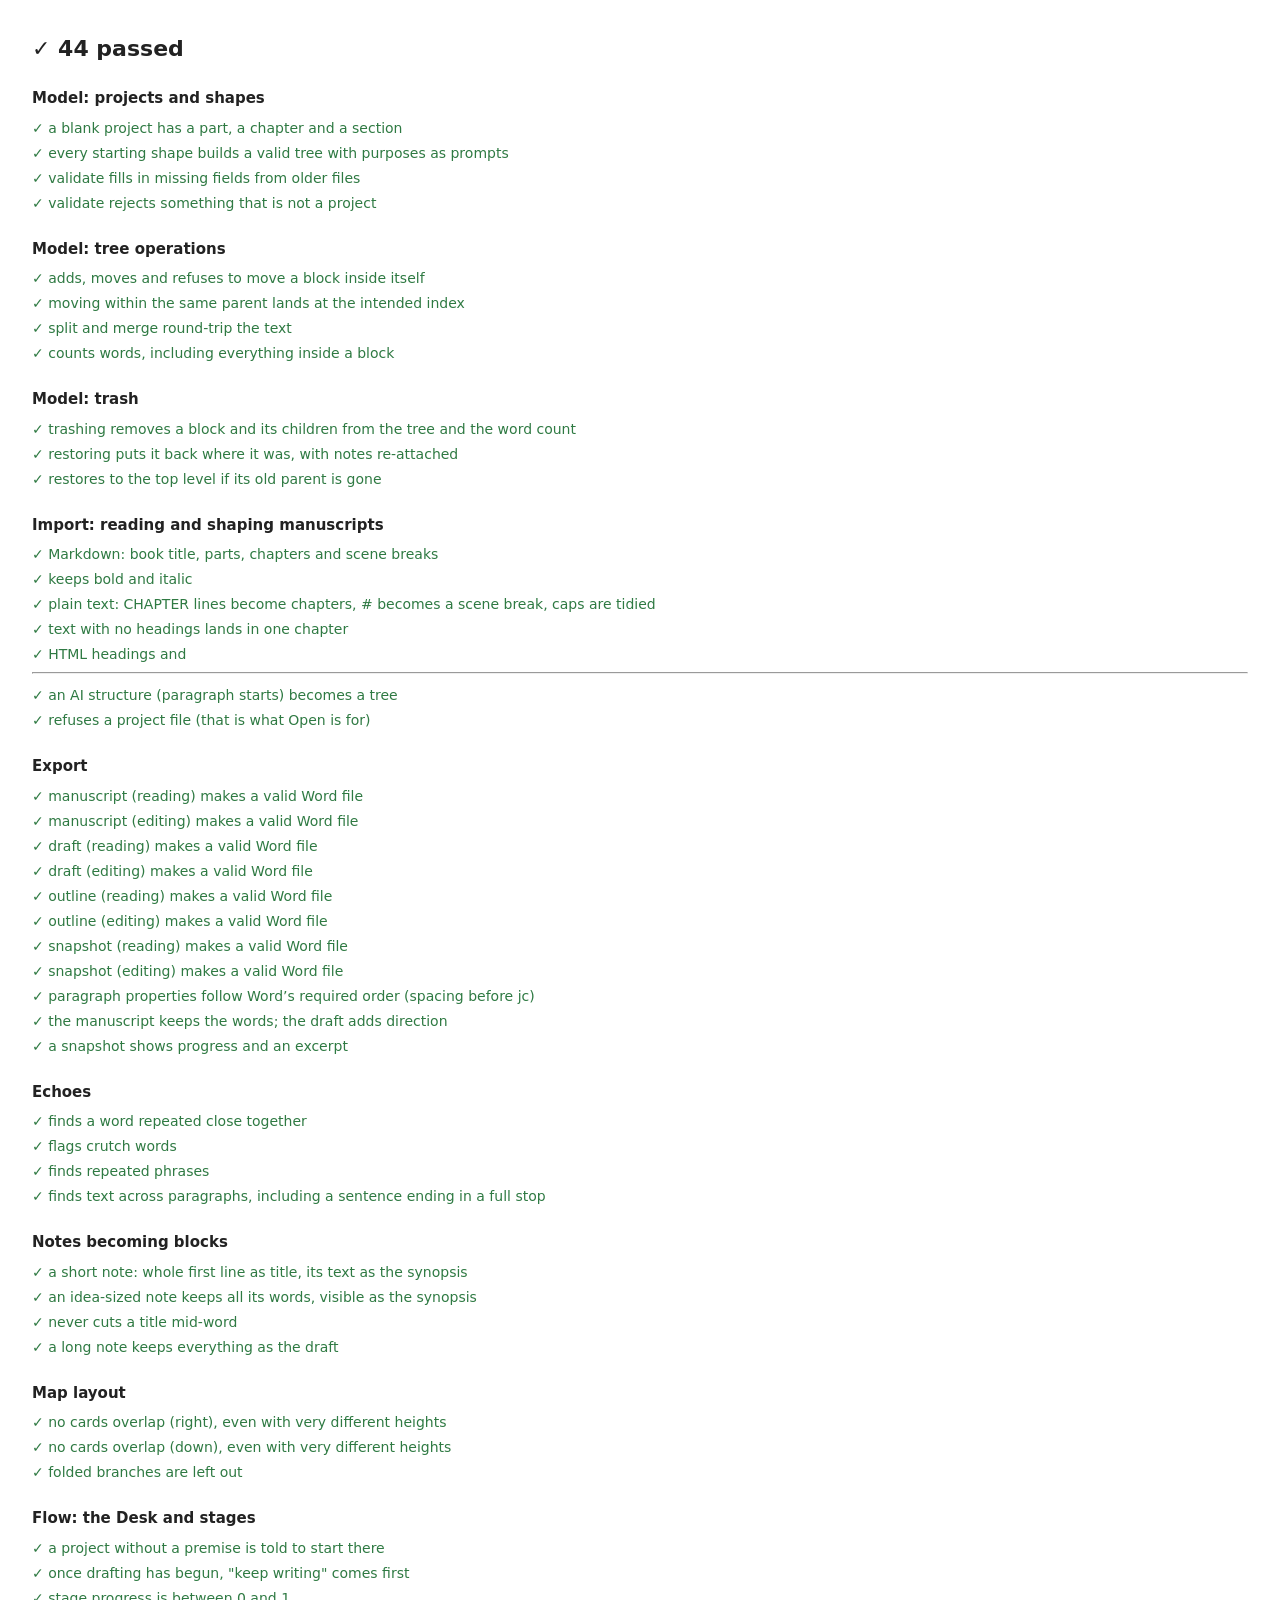
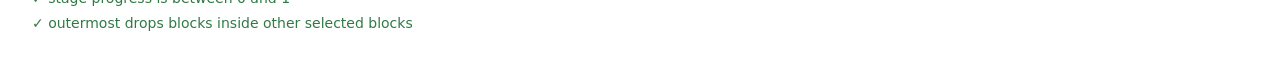
==== tests/index.html @ 68d20833 "Split app.js into modules, add daily backups, tests, and a faster outline - app.js (4,000 lines) is " ====
<!doctype html>
<html lang="en">
<head>
  <meta charset="utf-8">
  <title>Writers Blocks tests</title>
  <style>
    body { font: 14px/1.5 system-ui, sans-serif; margin: 32px; color: #222; }
    h1 { font-size: 22px; }
    h2 { font-size: 15px; margin: 22px 0 6px; }
    ul { list-style: none; padding: 0; margin: 0; }
    li { padding: 2px 0; }
    .ok { color: #2f7a43; }
    .fail { color: #b3261e; font-weight: 600; }
    pre { margin: 2px 0 6px 18px; white-space: pre-wrap; font-weight: 400; }
  </style>
</head>
<body>
  <p>Running…</p>
  <script type="module">
    import { run } from './harness.js';
    import './model.test.js';
    import './import.test.js';
    import './export.test.js';
    import './echoes.test.js';
    import './app.test.js';
    run(document.body);
  </script>
</body>
</html>
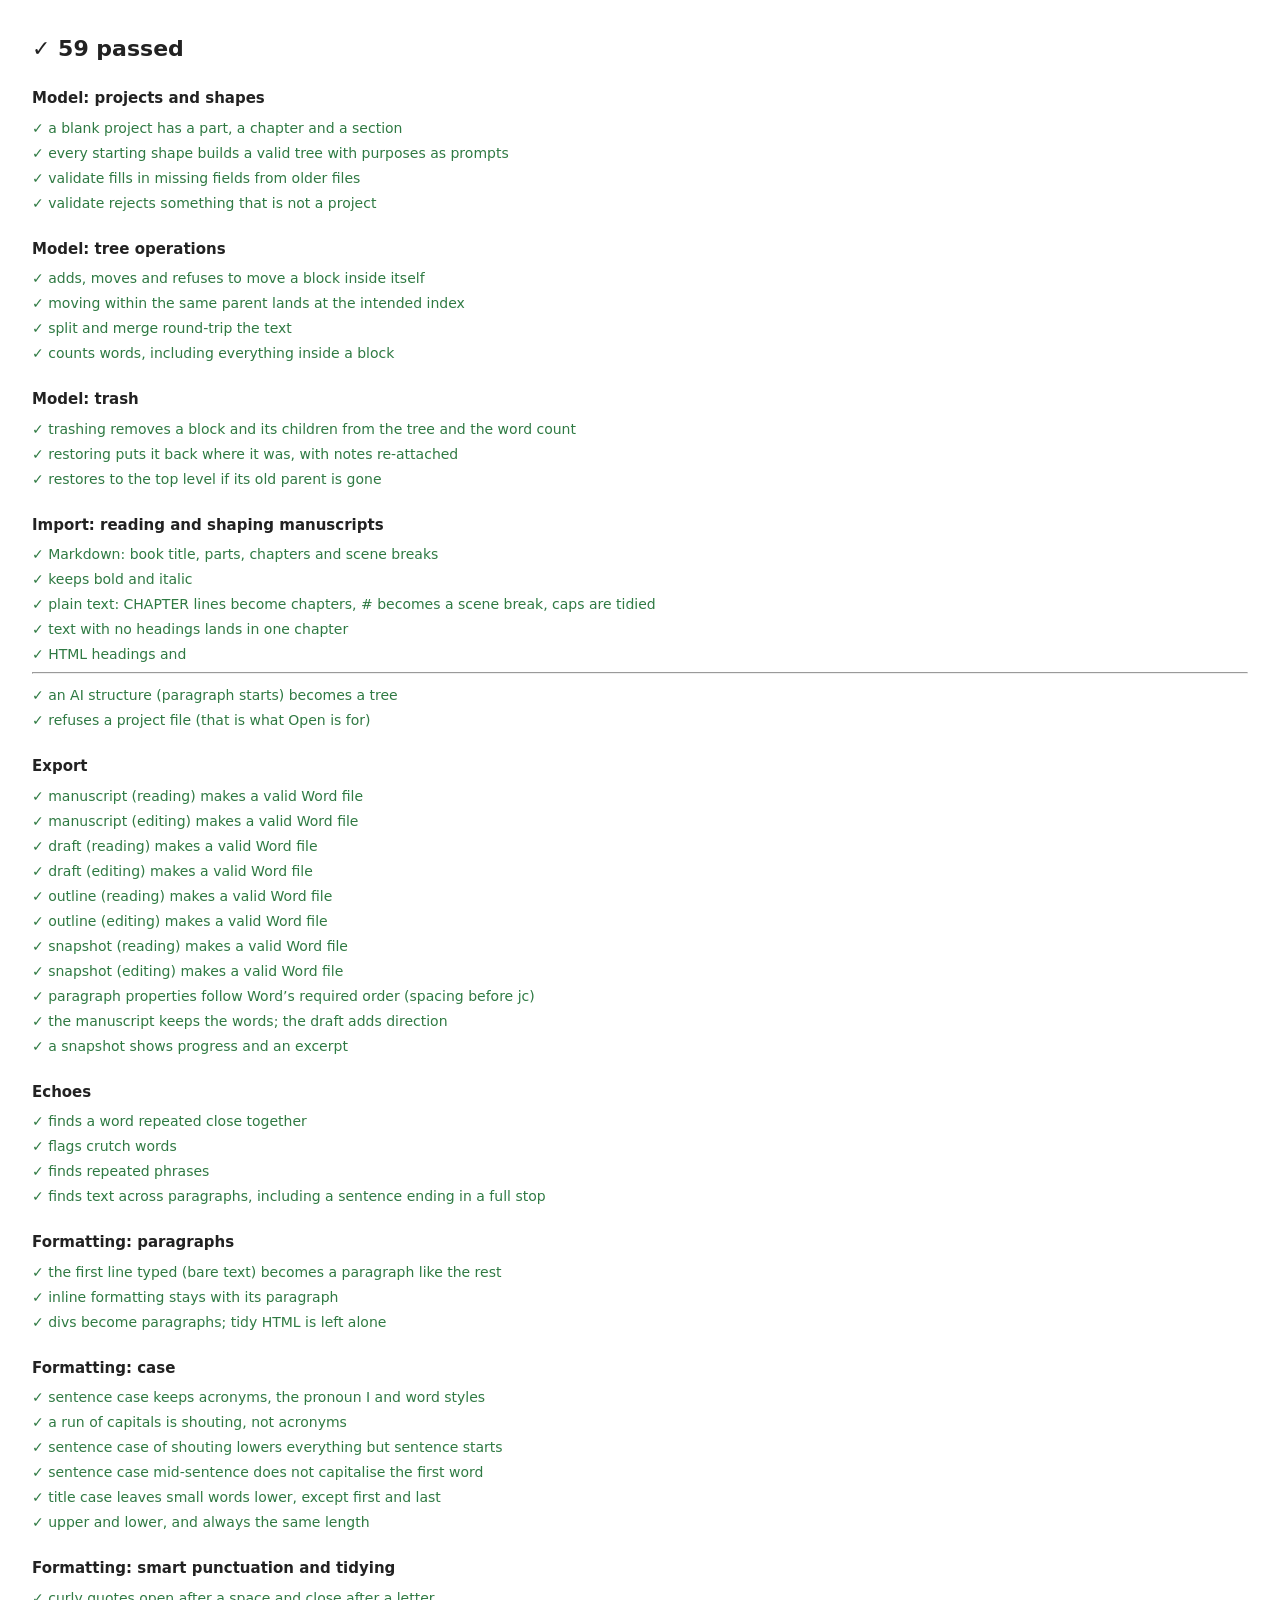
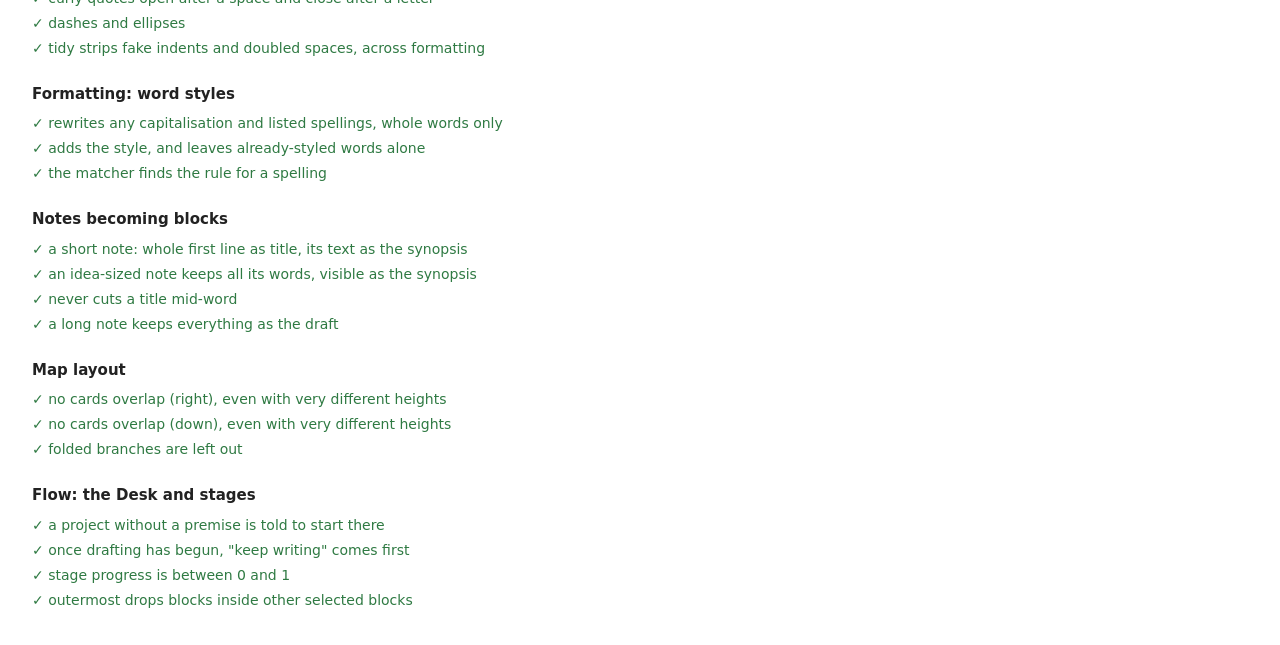
==== commit 06af26dd: "Draft formatting: steady double-click, consistent paragraphs, Format menu and word styles - Typewrit" ====
--- a/tests/index.html
+++ b/tests/index.html
@@ -22,6 +22,7 @@
     import './import.test.js';
     import './export.test.js';
     import './echoes.test.js';
+    import './format.test.js';
     import './app.test.js';
     run(document.body);
   </script>
